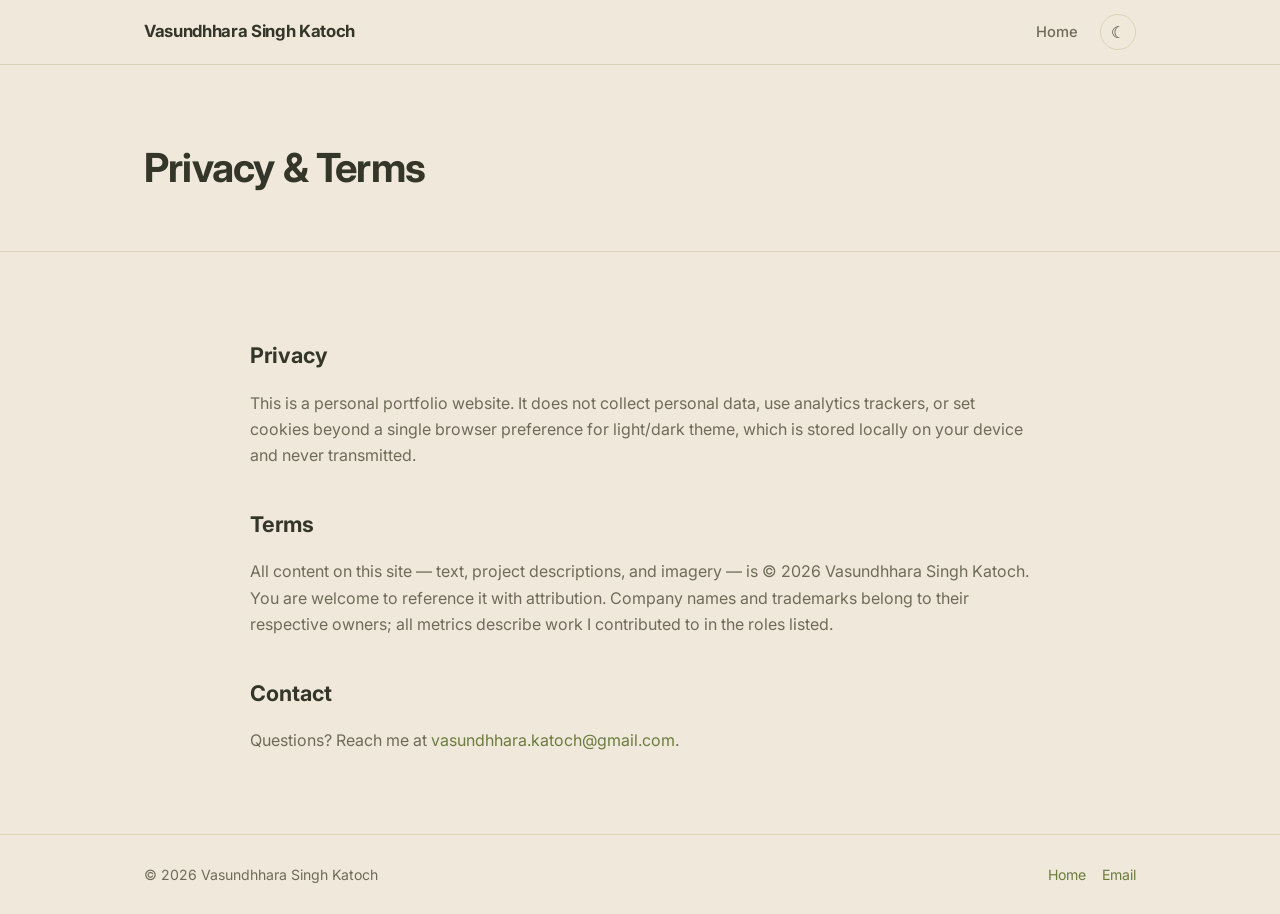
==== privacy.html @ 397de3de "Add personal portfolio site Static site: landing page, experience and project detail pages, privacy " ====
<!DOCTYPE html>
<html lang="en">
<head>
<meta charset="UTF-8" />
<meta name="viewport" content="width=device-width, initial-scale=1" />
<title>Privacy &amp; Terms | Vasundhhara Singh Katoch</title>
<link href="https://fonts.googleapis.com/css2?family=Inter:wght@400;500;600;700;800&display=swap" rel="stylesheet" />
<link rel="stylesheet" href="assets/style.css" />
<script src="assets/theme.js"></script>
</head>
<body>

<nav class="nav">
  <div class="nav-inner">
    <a class="nav-logo" href="index.html">Vasundhhara Singh Katoch</a>
    <div class="nav-links">
      <a href="index.html">Home</a>
      <button class="theme-btn" onclick="toggleTheme()" aria-label="Toggle theme">☾</button>
    </div>
  </div>
</nav>

<header class="detail-header">
  <div class="container">
    <h1>Privacy &amp; Terms</h1>
  </div>
</header>

<div class="container detail-body">
  <h2>Privacy</h2>
  <p>This is a personal portfolio website. It does not collect personal data, use analytics trackers, or set cookies beyond a single browser preference for light/dark theme, which is stored locally on your device and never transmitted.</p>
  <h2>Terms</h2>
  <p>All content on this site — text, project descriptions, and imagery — is © 2026 Vasundhhara Singh Katoch. You are welcome to reference it with attribution. Company names and trademarks belong to their respective owners; all metrics describe work I contributed to in the roles listed.</p>
  <h2>Contact</h2>
  <p>Questions? Reach me at <a href="mailto:vasundhhara.katoch@gmail.com">vasundhhara.katoch@gmail.com</a>.</p>
</div>

<footer>
  <div class="footer-inner">
    <span>© 2026 Vasundhhara Singh Katoch</span>
    <span><a href="index.html">Home</a><a href="mailto:vasundhhara.katoch@gmail.com">Email</a></span>
  </div>
</footer>

</body>
</html>
---- assets/style.css ----
/* ============ Vasundhhara Singh Katoch — Portfolio ============ */
:root {
  --bg: #f0e9db;           /* beige */
  --bg-alt: #e7dec9;       /* deeper beige */
  --surface: #f9f4e9;
  --text: #35362a;
  --text-muted: #6e6c58;
  --accent: #6b7c3f;       /* olive green */
  --accent-soft: #e0e0c4;
  --border: #dbd0b8;
  --shadow: 0 2px 16px rgba(80, 75, 60, 0.08);
  --radius: 14px;
  --max-w: 1040px;
}
[data-theme="dark"] {
  --bg: #1e1d16;
  --bg-alt: #26241a;
  --surface: #2b291e;
  --text: #efecdd;
  --text-muted: #b1ad95;
  --accent: #b5c078;       /* light olive */
  --accent-soft: #3a3a24;
  --border: #3d3a2a;
  --shadow: 0 2px 16px rgba(0, 0, 0, 0.4);
}

* { box-sizing: border-box; margin: 0; padding: 0; }
html { scroll-behavior: smooth; }
body {
  font-family: "Inter", -apple-system, BlinkMacSystemFont, "Segoe UI", Roboto, sans-serif;
  background: var(--bg);
  color: var(--text);
  line-height: 1.65;
  transition: background 0.3s, color 0.3s;
  -webkit-font-smoothing: antialiased;
}
a { color: var(--accent); text-decoration: none; }
a:hover { text-decoration: underline; }
img { max-width: 100%; display: block; }

.container { max-width: var(--max-w); margin: 0 auto; padding: 0 24px; }

/* ---- Nav ---- */
.nav {
  position: sticky; top: 0; z-index: 50;
  background: color-mix(in srgb, var(--bg) 85%, transparent);
  backdrop-filter: blur(10px);
  border-bottom: 1px solid var(--border);
}
.nav-inner {
  max-width: var(--max-w); margin: 0 auto; padding: 14px 24px;
  display: flex; align-items: center; justify-content: space-between; gap: 16px;
}
.nav-logo { font-weight: 700; font-size: 1.05rem; color: var(--text); letter-spacing: -0.02em; }
.nav-logo:hover { text-decoration: none; color: var(--accent); }
.nav-links { display: flex; gap: 22px; align-items: center; flex-wrap: wrap; }
.nav-links a { color: var(--text-muted); font-size: 0.92rem; font-weight: 500; }
.nav-links a:hover { color: var(--accent); text-decoration: none; }
.theme-btn {
  background: none; border: 1px solid var(--border); border-radius: 50%;
  width: 36px; height: 36px; cursor: pointer; color: var(--text);
  display: inline-flex; align-items: center; justify-content: center; font-size: 1rem;
}
.theme-btn:hover { border-color: var(--accent); }

/* ---- Hero ---- */
.hero { padding: 90px 0 70px; }
.hero-grid { display: grid; grid-template-columns: 1.4fr 1fr; gap: 48px; align-items: center; }
.hero h1 { font-size: clamp(2.1rem, 5vw, 3.2rem); letter-spacing: -0.03em; line-height: 1.12; margin-bottom: 18px; }
.hero .tagline { font-size: 1.25rem; font-weight: 600; color: var(--accent); margin-bottom: 14px; }
.hero p.sub { color: var(--text-muted); font-size: 1.06rem; max-width: 560px; margin-bottom: 28px; }
.hero-art {
  aspect-ratio: 1; border-radius: 50%;
  background: radial-gradient(circle at 35% 30%, var(--accent-soft), var(--bg-alt));
  border: 1px solid var(--border);
  display: flex; align-items: center; justify-content: center;
  font-size: 4rem; color: var(--accent); font-weight: 700;
  max-width: 300px; margin: 0 auto;
}
.btn {
  display: inline-block; padding: 12px 26px; border-radius: 999px;
  background: var(--accent); color: #fff; font-weight: 600; font-size: 0.95rem;
  border: none; cursor: pointer; transition: opacity 0.2s;
}
.btn:hover { opacity: 0.88; text-decoration: none; color: #fff; }
.btn.ghost { background: transparent; color: var(--accent); border: 1.5px solid var(--accent); margin-left: 10px; }

/* ---- Metrics strip ---- */
.metrics { background: var(--bg-alt); border-block: 1px solid var(--border); padding: 34px 0; }
.metrics-grid { display: grid; grid-template-columns: repeat(auto-fit, minmax(150px, 1fr)); gap: 20px; text-align: center; }
.metric b { display: block; font-size: 1.7rem; color: var(--accent); letter-spacing: -0.02em; }
.metric span { font-size: 0.85rem; color: var(--text-muted); }

/* ---- Sections ---- */
section { padding: 72px 0; }
section h2 {
  font-size: 1.75rem; letter-spacing: -0.02em; margin-bottom: 34px;
  display: flex; align-items: center; gap: 14px;
}
section h2::after { content: ""; flex: 1; height: 1px; background: var(--border); }
.section-alt { background: var(--bg-alt); }

/* ---- Experience timeline ---- */
.exp-item {
  display: grid; grid-template-columns: 180px 1fr; gap: 28px;
  padding: 26px 0; border-bottom: 1px solid var(--border);
}
.exp-item:last-child { border-bottom: none; }
.exp-date { color: var(--text-muted); font-size: 0.9rem; padding-top: 4px; }
.exp-item h3 { font-size: 1.2rem; letter-spacing: -0.01em; }
.exp-item .org { color: var(--accent); font-weight: 600; margin-bottom: 8px; }
.exp-item p { color: var(--text-muted); font-size: 0.97rem; margin-bottom: 10px; }
.impact-link { font-weight: 600; font-size: 0.92rem; }
.impact-link::after { content: " →"; }

/* ---- Cards ---- */
.card-grid { display: grid; grid-template-columns: repeat(auto-fill, minmax(300px, 1fr)); gap: 22px; }
.card {
  background: var(--surface); border: 1px solid var(--border); border-radius: var(--radius);
  padding: 26px; box-shadow: var(--shadow); display: flex; flex-direction: column; gap: 10px;
  transition: transform 0.2s, border-color 0.2s; color: var(--text);
}
a.card:hover { transform: translateY(-3px); border-color: var(--accent); text-decoration: none; }
.card h3 { font-size: 1.08rem; letter-spacing: -0.01em; }
.card p { color: var(--text-muted); font-size: 0.93rem; flex: 1; }
.tags { display: flex; flex-wrap: wrap; gap: 7px; }
.tag {
  font-size: 0.74rem; font-weight: 600; padding: 4px 10px; border-radius: 999px;
  background: var(--accent-soft); color: var(--accent);
}

/* ---- Skills ---- */
.skills-grid { display: grid; grid-template-columns: repeat(auto-fill, minmax(280px, 1fr)); gap: 22px; }
.skill-group h3 { font-size: 0.95rem; text-transform: uppercase; letter-spacing: 0.06em; color: var(--text-muted); margin-bottom: 12px; }

/* ---- Conference ---- */
.conf-card {
  background: var(--surface); border: 1px solid var(--border); border-radius: var(--radius);
  padding: 30px; box-shadow: var(--shadow); margin-bottom: 22px;
}
.conf-card h3 { margin-bottom: 8px; }
.conf-card p { color: var(--text-muted); }

/* ---- Detail pages ---- */
.detail-header { padding: 70px 0 40px; border-bottom: 1px solid var(--border); }
.detail-header .crumb { font-size: 0.88rem; color: var(--text-muted); margin-bottom: 16px; display: block; }
.detail-header h1 { font-size: clamp(1.8rem, 4vw, 2.5rem); letter-spacing: -0.02em; margin-bottom: 10px; }
.detail-header .meta { color: var(--accent); font-weight: 600; }
.detail-body { padding: 48px 0 80px; max-width: 780px; }
.detail-body h2 { font-size: 1.35rem; margin: 38px 0 16px; }
.detail-body h2::after { display: none; }
.detail-body p, .detail-body li { color: var(--text-muted); font-size: 1rem; }
.detail-body ul { padding-left: 22px; display: grid; gap: 10px; margin: 14px 0; }
.detail-body li strong, .detail-body p strong { color: var(--text); }
.highlight-box {
  background: var(--accent-soft); border-left: 4px solid var(--accent);
  border-radius: 0 var(--radius) var(--radius) 0; padding: 18px 22px; margin: 24px 0;
}
.highlight-box p { color: var(--text); font-size: 0.98rem; }

/* ---- Contact / footer ---- */
.contact { text-align: center; padding: 90px 0; }
.contact h2 { justify-content: center; }
.contact h2::after { display: none; }
.contact p { color: var(--text-muted); max-width: 480px; margin: 0 auto 28px; }
footer { border-top: 1px solid var(--border); padding: 28px 0; }
.footer-inner {
  max-width: var(--max-w); margin: 0 auto; padding: 0 24px;
  display: flex; justify-content: space-between; align-items: center; flex-wrap: wrap; gap: 12px;
  color: var(--text-muted); font-size: 0.88rem;
}
.footer-inner a { margin-left: 16px; }

@media (max-width: 720px) {
  .hero-grid { grid-template-columns: 1fr; }
  .hero-art { max-width: 180px; }
  .exp-item { grid-template-columns: 1fr; gap: 6px; }
  .nav-links { gap: 14px; }
  .nav-links a.hide-m { display: none; }
}

/* ---- Hero photo ---- */
.hero-art { overflow: hidden; padding: 0; font-size: 0; }
.hero-art img { width: 100%; height: 100%; object-fit: cover; border-radius: 50%; }

/* ---- Carousel ---- */
.carousel { position: relative; margin-bottom: 22px; }
.carousel-track { aspect-ratio: 16/10; border-radius: var(--radius); overflow: hidden; background: var(--bg-alt); }
.carousel-track img { display: none; width: 100%; height: 100%; object-fit: cover; }
.carousel-track img.active { display: block; }
.carousel-btn {
  position: absolute; top: 50%; transform: translateY(-50%);
  width: 40px; height: 40px; border-radius: 50%; border: none; cursor: pointer;
  background: rgba(0, 0, 0, 0.45); color: #fff; font-size: 1.4rem; line-height: 1;
  display: flex; align-items: center; justify-content: center;
}
.carousel-btn:hover { background: rgba(0, 0, 0, 0.65); }
.carousel-btn.prev { left: 12px; }
.carousel-btn.next { right: 12px; }
.carousel-dots { display: flex; gap: 8px; justify-content: center; margin-top: 12px; }
.carousel-dots span {
  width: 9px; height: 9px; border-radius: 50%; background: var(--border); cursor: pointer;
}
.carousel-dots span.on { background: var(--accent); }

/* ---- Card link rows ---- */
.card-links { display: flex; flex-wrap: wrap; gap: 6px 16px; font-size: 0.9rem; font-weight: 600; margin-top: 4px; padding-top: 12px; border-top: 1px solid var(--border); }

/* ---- Metrics heading ---- */
.metrics-title { font-size: 1.05rem; text-transform: uppercase; letter-spacing: 0.08em; color: var(--text-muted); text-align: center; margin-bottom: 24px; font-weight: 600; }
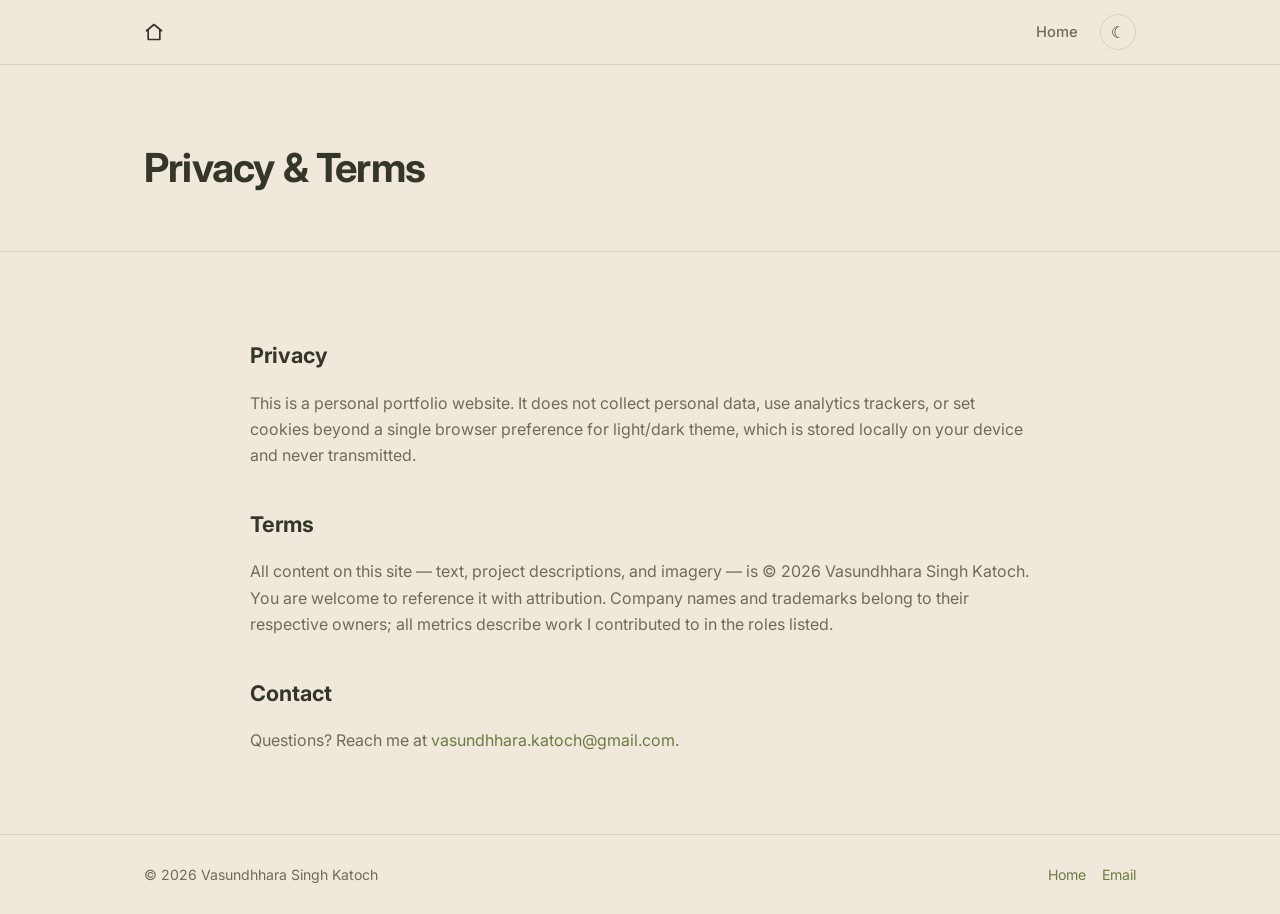
==== commit ff5f2c7e: "Add responsive mobile nav Replace the text logo with a home icon and add a hamburger toggle that ope" ====
--- a/privacy.html
+++ b/privacy.html
@@ -12,7 +12,8 @@
 
 <nav class="nav">
   <div class="nav-inner">
-    <a class="nav-logo" href="index.html">Vasundhhara Singh Katoch</a>
+    <a class="nav-logo" href="index.html" aria-label="Home"><svg width="20" height="20" viewBox="0 0 24 24" fill="none" stroke="currentColor" stroke-width="2" stroke-linecap="round" stroke-linejoin="round" aria-hidden="true"><path d="M3 10.5 12 3l9 7.5"/><path d="M5 9.5V21h14V9.5"/></svg></a>
+    <button class="nav-toggle" onclick="toggleNav()" aria-label="Open menu"><span></span><span></span><span></span></button>
     <div class="nav-links">
       <a href="index.html">Home</a>
       <button class="theme-btn" onclick="toggleTheme()" aria-label="Toggle theme">☾</button>
--- a/assets/style.css
+++ b/assets/style.css
@@ -208,3 +208,18 @@
 
 /* ---- Metrics heading ---- */
 .metrics-title { font-size: 1.05rem; text-transform: uppercase; letter-spacing: 0.08em; color: var(--text-muted); text-align: center; margin-bottom: 24px; font-weight: 600; }
+
+/* ---- Mobile nav ---- */
+.nav-toggle { display: none; background: none; border: none; cursor: pointer; padding: 8px; flex-direction: column; gap: 5px; }
+.nav-toggle span { display: block; width: 22px; height: 2px; background: var(--text); border-radius: 2px; transition: transform 0.2s, opacity 0.2s; }
+@media (max-width: 720px) {
+  .nav-toggle { display: flex; }
+  .nav-links { display: none; position: absolute; top: 100%; left: 0; right: 0; flex-direction: column; align-items: flex-start; gap: 0; background: var(--bg); border-bottom: 1px solid var(--border); padding: 8px 24px 16px; }
+  .nav-links.open { display: flex; }
+  .nav-links a { padding: 10px 0; font-size: 1rem; width: 100%; }
+  .nav-links .theme-btn { margin-top: 8px; }
+  .nav-inner { position: relative; }
+}
+
+.nav-logo { display: inline-flex; align-items: center; }
+.nav-logo svg { display: block; }
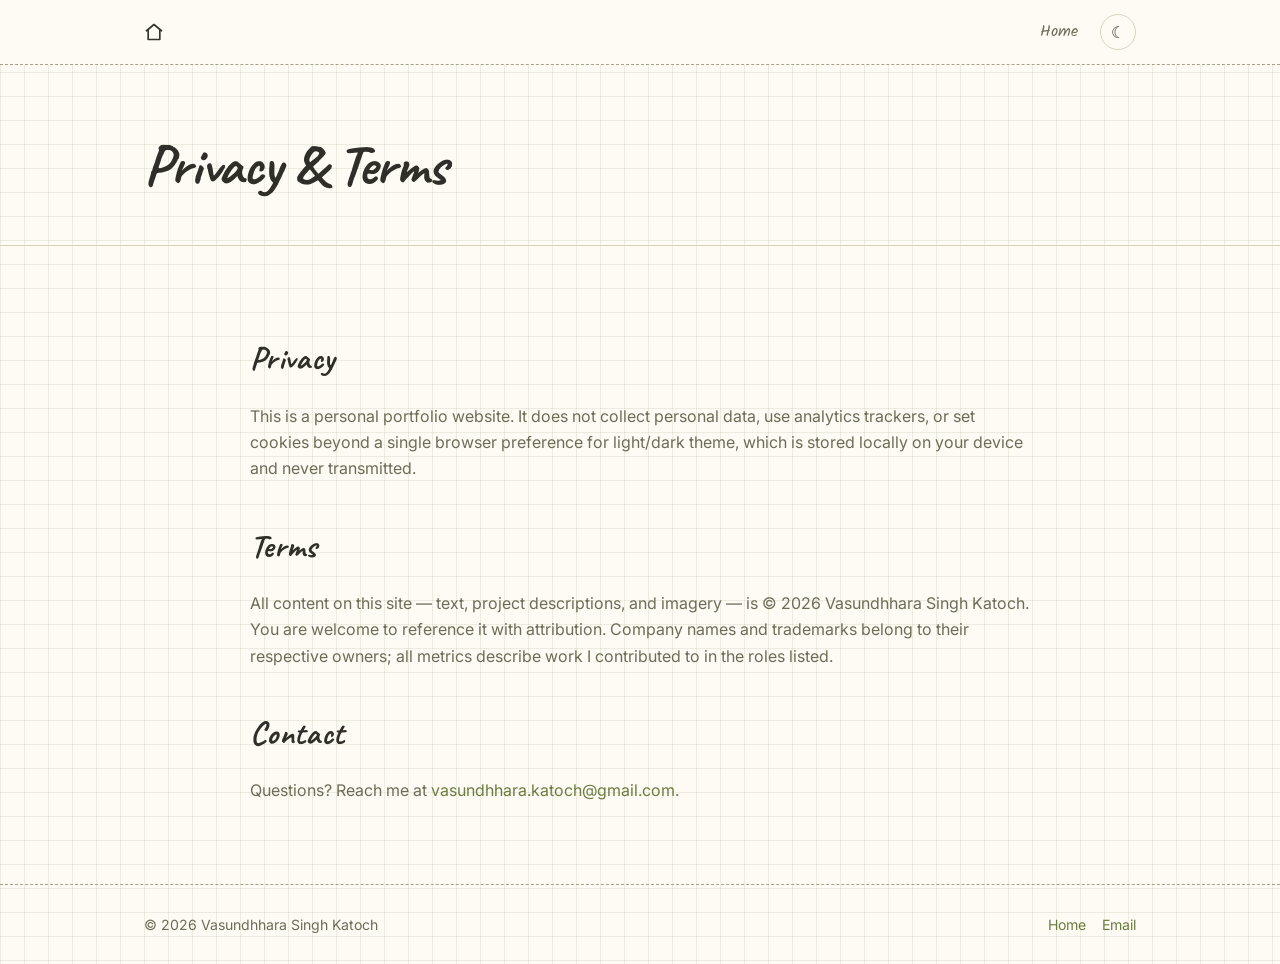
==== commit 695f894f: "Restyle portfolio in engineering notebook aesthetic" ====
--- a/privacy.html
+++ b/privacy.html
@@ -5,6 +5,7 @@
 <meta name="viewport" content="width=device-width, initial-scale=1" />
 <title>Privacy &amp; Terms | Vasundhhara Singh Katoch</title>
 <link href="https://fonts.googleapis.com/css2?family=Inter:wght@400;500;600;700;800&display=swap" rel="stylesheet" />
+<link href="https://fonts.googleapis.com/css2?family=Caveat:wght@500;600;700&family=Kalam:wght@400;700&display=swap" rel="stylesheet" />
 <link rel="stylesheet" href="assets/style.css" />
 <script src="assets/theme.js"></script>
 </head>
--- a/assets/style.css
+++ b/assets/style.css
@@ -223,3 +223,353 @@
 
 .nav-logo { display: inline-flex; align-items: center; }
 .nav-logo svg { display: block; }
+
+/* ---- Video embeds ---- */
+.video-wrap { aspect-ratio: 16/9; border-radius: 10px; overflow: hidden; background: var(--bg-alt); margin-bottom: 6px; }
+.video-wrap iframe { width: 100%; height: 100%; display: block; border: 0; }
+
+/* ---- PDF poster embed ---- */
+.poster-wrap { border: 1px solid var(--border); border-radius: var(--radius); overflow: hidden; margin: 16px 0; background: var(--bg-alt); }
+.poster-wrap embed { width: 100%; height: 720px; display: block; }
+
+/* ---- Poster image ---- */
+.poster-img { width: 100%; border-radius: var(--radius); border: 1px solid var(--border); margin: 16px 0; display: block; }
+
+/* ---- Sticky note ---- */
+.sticky-note {
+  position: relative;
+  max-width: 220px;
+  margin: 18px auto 0;
+  padding: 16px 18px;
+  background: #cfd28c;
+  color: #3d3a14;
+  font-family: var(--font-voice, "Inter", sans-serif);
+  font-size: 0.92rem;
+  line-height: 1.5;
+  border-radius: 2px;
+  box-shadow: 2px 3px 8px rgba(0, 0, 0, 0.15);
+  transform: rotate(-3deg);
+}
+.sticky-note::before {
+  content: "";
+  position: absolute;
+  top: -16px;
+  left: 18px;
+  width: 24px;
+  height: 38px;
+  background-image: url("data:image/svg+xml,%3Csvg xmlns='http://www.w3.org/2000/svg' viewBox='0 0 24 24' fill='none' stroke='%23767672' stroke-width='2.4' stroke-linecap='round' stroke-linejoin='round'%3E%3Cpath d='M21.44 11.05l-9.19 9.19a6 6 0 0 1-8.49-8.49l9.19-9.19a4 4 0 0 1 5.66 5.66l-9.2 9.19a2 2 0 0 1-2.83-2.83l8.49-8.48'/%3E%3C/svg%3E");
+  background-repeat: no-repeat;
+  background-size: contain;
+  transform: rotate(-10deg);
+  filter: drop-shadow(1px 2px 1px rgba(0, 0, 0, 0.25));
+  pointer-events: none;
+}
+[data-theme="dark"] .sticky-note {
+  background: #9a9c5e;
+  color: #24220a;
+}
+
+/* ---- Sticky note cards (homepage only) ---- */
+.sticky-page .card,
+.sticky-page .conf-card {
+  background: #cfd28c;
+  border: none;
+  border-radius: 3px;
+  box-shadow: 3px 4px 10px rgba(0, 0, 0, 0.16);
+  color: #3d3a14;
+}
+.sticky-page .card h3,
+.sticky-page .conf-card h3 {
+  color: #2b2708;
+}
+.sticky-page .card p,
+.sticky-page .conf-card p {
+  color: #55501f;
+}
+.sticky-page .card .tag {
+  background: rgba(0, 0, 0, 0.08);
+  color: #3d3a14;
+}
+.sticky-page .card .impact-link,
+.sticky-page .card-links a,
+.sticky-page .conf-card a:not(.btn) {
+  color: #5c5710;
+  font-weight: 700;
+}
+.sticky-page .card-links {
+  border-top-color: rgba(0, 0, 0, 0.12);
+}
+.sticky-page .card-grid .card:nth-child(odd),
+.sticky-page .conf-card {
+  transform: rotate(-2deg);
+}
+.sticky-page .card-grid .card:nth-child(even) {
+  transform: rotate(2deg);
+}
+.sticky-page .card-grid .card:nth-child(3n) {
+  transform: rotate(-1.5deg);
+}
+.sticky-page a.card:hover {
+  transform: rotate(0deg) translateY(-4px);
+  border-color: transparent;
+  box-shadow: 4px 6px 14px rgba(0, 0, 0, 0.22);
+}
+[data-theme="dark"] .sticky-page .card,
+[data-theme="dark"] .sticky-page .conf-card {
+  background: #9a9c5e;
+  color: #24220a;
+}
+[data-theme="dark"] .sticky-page .card h3,
+[data-theme="dark"] .sticky-page .conf-card h3 {
+  color: #1c1804;
+}
+[data-theme="dark"] .sticky-page .card p,
+[data-theme="dark"] .sticky-page .conf-card p {
+  color: #34300f;
+}
+
+/* ---- Keep Events carousel as a normal card, not a sticky note ---- */
+.sticky-page #conferences .conf-card {
+  background: var(--surface);
+  border: 1px solid var(--border);
+  color: var(--text);
+  transform: none;
+  box-shadow: var(--shadow);
+}
+.sticky-page #conferences .conf-card h3 { color: var(--text); }
+.sticky-page #conferences .conf-card p { color: var(--text-muted); }
+
+/* ---- Paperclip on sticky notes ---- */
+.sticky-page .card,
+.sticky-page .conf-card {
+  position: relative;
+  overflow: visible;
+}
+.sticky-page .card::before,
+.sticky-page .conf-card::before {
+  content: "";
+  position: absolute;
+  top: -16px;
+  left: 18px;
+  width: 24px;
+  height: 38px;
+  background-image: url("data:image/svg+xml,%3Csvg xmlns='http://www.w3.org/2000/svg' viewBox='0 0 24 24' fill='none' stroke='%23767672' stroke-width='2.4' stroke-linecap='round' stroke-linejoin='round'%3E%3Cpath d='M21.44 11.05l-9.19 9.19a6 6 0 0 1-8.49-8.49l9.19-9.19a4 4 0 0 1 5.66 5.66l-9.2 9.19a2 2 0 0 1-2.83-2.83l8.49-8.48'/%3E%3C/svg%3E");
+  background-repeat: no-repeat;
+  background-size: contain;
+  transform: rotate(-10deg);
+  filter: drop-shadow(1px 2px 1px rgba(0, 0, 0, 0.25));
+  pointer-events: none;
+  z-index: 2;
+}
+.sticky-page #conferences .conf-card::before {
+  display: none;
+}
+
+/* ---- Skills: white surface ---- */
+#skills {
+  background: var(--surface);
+}
+
+/* ---- Contact: green accent background ---- */
+#contact {
+  background: var(--accent);
+}
+#contact h2 {
+  color: #fff;
+}
+#contact p {
+  color: rgba(255, 255, 255, 0.85);
+}
+#contact .btn {
+  background: #fff;
+  color: var(--accent);
+}
+#contact .btn.ghost {
+  background: transparent;
+  color: #fff;
+  border-color: #fff;
+}
+
+/* ============================================================
+   ENGINEERING NOTEBOOK LAYER  (delete this whole block to revert)
+   ============================================================ */
+
+:root {
+  --paper: #fdfbf4;
+  --grid-line: rgba(120, 130, 90, 0.13);
+  --ink: #2f2e28;
+  --ink-soft: #57544a;
+  --pencil: #a8a08a;
+  --nb-border: #d8d2be;
+  --nb-shadow: 3px 4px 0 rgba(120, 112, 85, 0.16);
+}
+[data-theme="dark"] {
+  --paper: #1f2018;
+  --grid-line: rgba(180, 195, 140, 0.09);
+  --ink: #ecebdd;
+  --ink-soft: #b3b09b;
+  --pencil: #77745f;
+  --nb-border: #3f3e2f;
+  --nb-shadow: 3px 4px 0 rgba(0, 0, 0, 0.35);
+}
+
+/* --- Graph paper --- */
+body {
+  background-color: var(--paper);
+  background-image:
+    linear-gradient(var(--grid-line) 1px, transparent 1px),
+    linear-gradient(90deg, var(--grid-line) 1px, transparent 1px);
+  background-size: 24px 24px;
+  color: var(--ink);
+}
+.section-alt {
+  background-color: rgba(226, 220, 196, 0.42);
+  background-image: inherit;
+  background-size: 24px 24px;
+}
+[data-theme="dark"] .section-alt { background-color: rgba(255, 255, 255, 0.03); }
+#skills { background-color: rgba(255, 255, 255, 0.55); }
+[data-theme="dark"] #skills { background-color: rgba(255, 255, 255, 0.04); }
+
+/* --- Handwriting for headings --- */
+h1, h2, h3, .metrics-title, .metric b, .hero .tagline {
+  font-family: "Caveat", "Segoe Script", cursive;
+  font-weight: 700;
+  color: var(--ink);
+  letter-spacing: 0.01em;
+}
+h1 { font-size: clamp(2.4rem, 6vw, 3.6rem) !important; line-height: 1.05; }
+h2 { font-size: 2.05rem !important; }
+h3 { font-size: 1.5rem !important; line-height: 1.25; }
+.hero .tagline {
+  font-size: 1.75rem;
+  color: var(--accent);
+  border-bottom: 2px solid var(--nb-border);
+  display: inline-block;
+  padding-bottom: 4px;
+  margin-bottom: 16px;
+}
+.metric b { font-size: 2.3rem; }
+.metrics-title { font-size: 1.7rem; text-transform: none; letter-spacing: 0.01em; }
+
+/* --- Body text stays readable --- */
+body, .hero p.sub, .card p, .conf-card p, .detail-body p, .detail-body li, .metric span {
+  font-family: "Inter", -apple-system, sans-serif;
+}
+.hero p.sub, .card p, .conf-card p { color: var(--ink-soft); }
+
+/* --- Pencil-sketch dividers --- */
+section h2::after {
+  height: 2px;
+  background: var(--pencil);
+  opacity: 0.45;
+  border-radius: 2px;
+}
+
+/* --- Cards as taped-in paper --- */
+.card, .conf-card {
+  background: #fffdf6;
+  border: 1px solid var(--nb-border);
+  border-radius: 3px;
+  box-shadow: var(--nb-shadow);
+}
+[data-theme="dark"] .card, [data-theme="dark"] .conf-card { background: #262719; }
+a.card:hover, .sticky-page a.card:hover {
+  transform: rotate(0deg) translateY(-3px);
+  box-shadow: 4px 6px 0 rgba(120, 112, 85, 0.22);
+  border-color: var(--accent);
+}
+
+/* --- Sticky notes keep their tilt, softer paper --- */
+.sticky-page .card, .sticky-page .conf-card {
+  border: 1px solid rgba(120, 112, 85, 0.28);
+  box-shadow: var(--nb-shadow);
+  border-radius: 3px;
+}
+.sticky-note {
+  border: 1px solid rgba(120, 112, 85, 0.28);
+  box-shadow: var(--nb-shadow);
+  border-radius: 3px;
+  font-family: "Caveat", cursive;
+  font-size: 1.35rem;
+  line-height: 1.35;
+}
+
+/* --- Hand-annotated meta text --- */
+.exp-date, .impact-link, .card-links a, .crumb, .meta {
+  font-family: "Kalam", "Caveat", cursive;
+  font-size: 1.02rem;
+}
+.exp-date { color: var(--pencil); }
+.org { font-family: "Inter", sans-serif; font-weight: 600; }
+
+/* --- Tags as margin scribbles --- */
+.tag {
+  font-family: "Kalam", cursive;
+  font-weight: 400;
+  font-size: 0.86rem;
+  border: 1px solid var(--nb-border);
+  border-radius: 12px 4px 14px 5px;
+  background: transparent;
+  color: var(--accent);
+}
+.sticky-page .card .tag { border-color: rgba(120, 112, 85, 0.3); }
+
+/* --- Buttons like rubber-stamped labels --- */
+.btn {
+  font-family: "Kalam", cursive;
+  font-weight: 700;
+  border-radius: 20px 6px 22px 7px;
+  box-shadow: var(--nb-shadow);
+  border: 1px solid transparent;
+}
+.btn.ghost { border: 2px solid var(--accent); }
+.btn:hover { transform: translateY(-2px); opacity: 1; }
+
+/* --- Photos & media taped down --- */
+.hero-art {
+  border-radius: 4px;
+  border: 1px solid var(--nb-border);
+  background: #fffdf6;
+  padding: 10px 10px 34px;
+  box-shadow: var(--nb-shadow);
+  transform: rotate(-2deg);
+  aspect-ratio: auto;
+}
+.hero-art img { border-radius: 2px; }
+.poster-img, .video-wrap, .carousel-track {
+  border: 1px solid var(--nb-border);
+  border-radius: 3px;
+  box-shadow: var(--nb-shadow);
+}
+
+/* --- Dashed rules for lists --- */
+.exp-item { border-bottom: 1px dashed var(--pencil); }
+.metrics {
+  border-top: 1px dashed var(--pencil);
+  border-bottom: 1px dashed var(--pencil);
+  background-color: transparent;
+}
+footer { border-top: 1px dashed var(--pencil); }
+
+/* --- Highlight box like a margin note --- */
+.highlight-box {
+  border: 1px solid var(--nb-border);
+  border-left: 4px solid var(--accent);
+  border-radius: 0 3px 3px 0;
+  background: rgba(224, 224, 196, 0.35);
+  box-shadow: var(--nb-shadow);
+}
+
+/* --- Nav --- */
+.nav {
+  background: rgba(253, 251, 244, 0.92) !important;
+  border-bottom: 1px dashed var(--pencil);
+}
+[data-theme="dark"] .nav { background: rgba(31, 32, 24, 0.92) !important; }
+.nav-links a { font-family: "Kalam", cursive; font-size: 1rem; }
+.theme-btn { border-radius: 50%; border: 1px solid var(--nb-border); }
+
+/* --- Contact panel --- */
+#contact { border-top: 1px dashed var(--pencil); }
+#contact h2 { color: #fff; }
